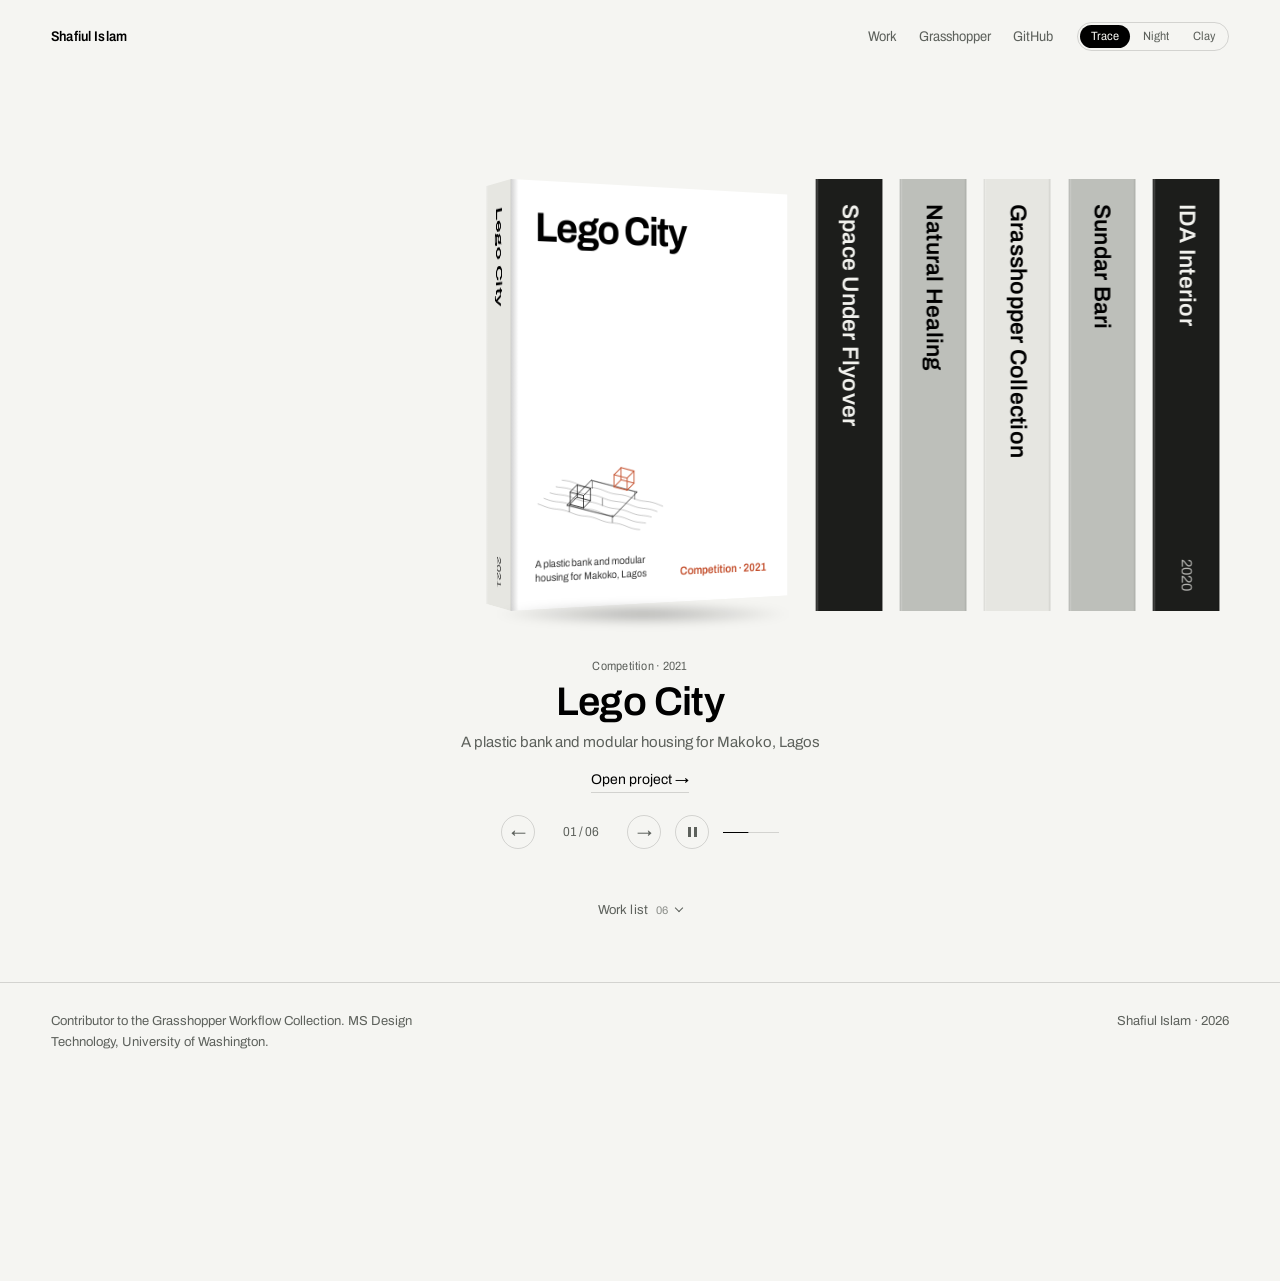
==== index.html @ 47a82fd1 "Paragraph alignment: left, centre, right, justified for text blocks and introduction" ====
<!doctype html>
<html lang="en">
<head>
  <meta charset="utf-8">
  <meta name="viewport" content="width=device-width, initial-scale=1">
  <title>Shafiul Islam</title>
  <meta name="description" content="Architecture, visualization and computational design by Shafiul Islam.">
  <link rel="icon" href="assets/favicon.svg" type="image/svg+xml">
  <link rel="preconnect" href="https://fonts.googleapis.com">
  <link rel="preconnect" href="https://fonts.gstatic.com" crossorigin>
  <script src="themes/themes.js?v=13"></script>
  <link rel="stylesheet" href="assets/site.css?v=13">
</head>
<body class="page-home">
  <header class="top" data-top></header>
  <main>
    <section class="shelf" data-shelf></section>
    <section class="index" id="index" data-index></section>
  </main>
  <footer class="foot" data-foot></footer>
  <script src="assets/core.js?v=13"></script>
  <script src="assets/covers.js?v=13"></script>
  <script src="assets/shelf.js?v=13"></script>
</body>
</html>
---- assets/site.css ----
/* Layout and motion only. Every color and typeface comes from the active
   theme in themes/*.css, so this file never needs to change for a new look. */

:root {
  --gutter: clamp(16px, 4vw, 56px);
  --book-h: clamp(220px, min(48vh, 52vw), 440px);
  --spine-ratio: 0.155;
  --cover-ratio: 0.74;
  --cover-art-w: 0.46;      /* width of the drawing box on a cover, as a share of the cover width */
  --cover-art-scale: 1;      /* size of the drawing inside that box */
  --open-angle: 64;          /* how far the open book turns toward you, degrees */
  --spine-w: calc(var(--book-h) * var(--spine-ratio));
  --cover-w: calc(var(--book-h) * var(--cover-ratio));
  --shelf-gap: calc(var(--book-h) * 0.04);
  --dur: 0.9s;
  --ease: cubic-bezier(0.65, 0, 0.25, 1);
}

* { box-sizing: border-box; }
html { -webkit-text-size-adjust: 100%; }
body {
  margin: 0;
  background: var(--bg);
  color: var(--ink);
  font-family: var(--font-body);
  font-size: 16px;
  line-height: 1.55;
  -webkit-font-smoothing: antialiased;
  min-height: 100vh;
  display: flex;
  flex-direction: column;
}
main { flex: 1; }
a { color: inherit; text-decoration: none; }
a:focus-visible, button:focus-visible, .stage:focus-visible { outline: 2px solid var(--accent); outline-offset: 3px; }
img { max-width: 100%; display: block; }
button { font: inherit; color: inherit; }

/* ---------- header and footer ---------- */
.top {
  display: flex; flex-wrap: wrap; justify-content: flex-end; align-items: center;
  gap: 6px 24px; padding: 22px var(--gutter) 0; font-size: 14px; font-stretch: 90%;
}
.top-name { font-weight: 600; letter-spacing: 0.01em; margin-right: auto; }
.top-nav { display: flex; gap: 22px; color: var(--ink-2); }
.top-nav a:hover, .top-nav a:focus-visible { color: var(--ink); }

.foot {
  display: flex; flex-wrap: wrap; justify-content: space-between; gap: 12px 40px;
  padding: 28px var(--gutter) 28px; margin-top: 56px; border-top: 1px solid var(--rule);
  font-size: 13px; color: var(--ink-2);
}
.foot p { margin: 0; max-width: 60ch; }

.load-error { padding: 80px var(--gutter); color: var(--ink-2); }
.load-error a { text-decoration: underline; }

/* ---------- shelf ---------- */
.shelf { padding: clamp(56px, 12vh, 140px) 0 0; overflow: hidden; }
.stage {
  position: relative; height: calc(var(--book-h) + 60px); padding-top: 20px;
  touch-action: pan-y; user-select: none; -webkit-user-select: none;
}
.track {
  display: flex; align-items: flex-start; gap: var(--shelf-gap);
  height: var(--book-h); width: max-content;
  transition: transform var(--dur) var(--ease);
  will-change: transform;
}
.track.no-anim, .track.no-anim * { transition: none !important; }
.probe { position: absolute; visibility: hidden; width: var(--spine-w); height: var(--book-h); pointer-events: none; }

.book {
  --spine-bg: var(--tone-light-bg); --spine-ink: var(--tone-light-ink);
  position: relative; flex: none; display: block;
  width: var(--spine-w); height: var(--book-h);
  perspective: calc(var(--book-h) * 4.2);
  perspective-origin: 50% 50%;
  transition: width var(--dur) var(--ease), transform 0.35s ease;
  cursor: pointer;
  -webkit-tap-highlight-color: transparent;
}
.book.tone-mid    { --spine-bg: var(--tone-mid-bg);    --spine-ink: var(--tone-mid-ink); }
.book.tone-dark   { --spine-bg: var(--tone-dark-bg);   --spine-ink: var(--tone-dark-ink); }
.book.tone-accent { --spine-bg: var(--tone-accent-bg); --spine-ink: var(--tone-accent-ink); }
.book.is-active { width: var(--open-w, calc(var(--spine-w) * 0.31 + var(--cover-w) * 0.95)); cursor: pointer; }
.book:not(.is-active):hover { transform: translateY(-8px); }

.book-3d {
  position: absolute; left: 0; top: 0; width: var(--spine-w); height: 100%;
  transform-style: preserve-3d; transform-origin: 100% 50%;
  transition: transform var(--dur) var(--ease);
}
.book.is-active .book-3d {
  transform: translateX(var(--open-shift, 0px)) rotateY(calc(var(--open-angle) * -1deg));
}
.face { position: absolute; top: 0; height: 100%; backface-visibility: hidden; -webkit-backface-visibility: hidden; overflow: hidden; }
.spine {
  left: 0; width: 100%;
  background: var(--spine-bg); color: var(--spine-ink);
  display: flex; flex-direction: column; align-items: center; justify-content: space-between;
  padding: calc(var(--spine-w) * 0.38) 0 calc(var(--spine-w) * 0.3);
}
.spine::after { content: ""; position: absolute; inset: 0; background: var(--spine-shade); pointer-events: none; }
.spine-title, .spine-foot {
  writing-mode: vertical-rl; font-family: var(--font-spine); font-weight: var(--spine-weight);
  font-stretch: var(--spine-stretch); text-transform: var(--spine-case);
  white-space: nowrap; overflow: hidden; text-overflow: ellipsis;
  max-height: 78%; line-height: 1;
}
.spine-title { font-size: calc(var(--spine-w) * 0.34); letter-spacing: 0.01em; }
.spine-foot { font-size: calc(var(--spine-w) * 0.22); opacity: 0.7; font-weight: 400; }
.cover {
  left: 100%; width: var(--cover-w);
  transform-origin: 0 50%; transform: rotateY(90deg);
  background: var(--cover-bg);
}
/* soft floor shadow under the open book */
.book::after {
  content: ""; position: absolute; left: 4%; right: 2%; bottom: -14px; height: 22px;
  border-radius: 50%; background: radial-gradient(closest-side, var(--floor-shadow, rgba(0,0,0,.45)), transparent);
  opacity: 0; transition: opacity var(--dur) var(--ease); pointer-events: none; filter: blur(4px);
}
.book.is-active::after { opacity: 1; }
.cover img { width: 100%; height: 100%; object-fit: cover; pointer-events: none; }
.cover::after {
  content: ""; position: absolute; inset: 0; pointer-events: none;
  background: linear-gradient(90deg, rgba(0,0,0,.18), rgba(255,255,255,.08) 2.5%, rgba(0,0,0,0) 6%);
}

/* typographic cover, for entries without an image */
.type-cover {
  position: absolute; inset: 0; display: flex; flex-direction: column;
  padding: calc(var(--cover-w) * 0.09); background: var(--cover-bg); color: var(--cover-ink);
}
.type-cover-title {
  font-family: var(--cover-font, var(--font-body)); font-weight: 700; font-stretch: 100%;
  font-size: calc(var(--cover-w) * 0.13); line-height: 0.92; letter-spacing: -0.035em;
}
.type-cover-note { margin-top: auto; font-size: calc(var(--cover-w) * 0.045); line-height: 1.35; max-width: 85%; }
.type-cover-author { margin-top: 12px; font-size: calc(var(--cover-w) * 0.045); color: var(--cover-accent); font-weight: 600; }

/* drawn cover: title, live line drawing, footer */
.art-cover {
  position: absolute; inset: 0; display: flex; flex-direction: column;
  padding: calc(var(--cover-w) * 0.09) calc(var(--cover-w) * 0.08) calc(var(--cover-w) * 0.07);
  background: var(--cover-bg); color: var(--cover-ink);
}
.ac-title {
  font-family: var(--cover-font, var(--font-body)); font-weight: 700;
  font-size: calc(var(--cover-w) * 0.13); line-height: 0.92; letter-spacing: -0.035em;
}
/* the drawing sits bottom left, sized to the description beneath it */
.ac-canvas {
  display: block; margin-top: auto;
  width: calc(var(--cover-w) * var(--cover-art-w)); height: calc(var(--cover-w) * var(--cover-art-w) * 0.95);
}
.ac-foot {
  display: flex; justify-content: space-between; align-items: flex-end; align-items: last baseline; gap: 10px;
  margin-top: calc(var(--cover-w) * 0.04);
}
.ac-desc {
  flex: 0 1 56%; font-size: calc(var(--cover-w) * 0.033); line-height: 1.35; opacity: 0.8;
  display: -webkit-box; -webkit-line-clamp: 3; -webkit-box-orient: vertical; overflow: hidden;
}
.ac-tag { flex: none; font-size: calc(var(--cover-w) * 0.038); color: var(--cover-accent); font-weight: 600; white-space: nowrap; }

/* caption and controls */
.caption { text-align: center; padding: 6px var(--gutter) 0; min-height: 132px; }
.caption.in { animation: capIn 0.6s var(--ease) both; }
@keyframes capIn { from { opacity: 0; transform: translateY(6px); } to { opacity: 1; transform: none; } }
.cap-meta { font-size: 12px; color: var(--ink-2); font-stretch: 88%; letter-spacing: 0.02em; }
.cap-title {
  display: inline-block; margin-top: 6px;
  font-family: var(--title-font); font-weight: var(--title-weight); font-stretch: var(--title-stretch);
  letter-spacing: var(--title-tracking); font-size: clamp(26px, 3.2vw, 40px); line-height: 1.05;
}
.cap-sub { color: var(--ink-2); margin: 8px auto 0; max-width: 46ch; font-size: 15px; }
.cap-open { display: block; width: max-content; margin: 14px auto 0; font-size: 14px; border-bottom: 1px solid var(--rule); padding-bottom: 2px; }
.cap-open:hover, .cap-title:hover { color: var(--accent); }

.controls {
  display: flex; align-items: center; justify-content: center; gap: 14px;
  margin: 22px auto 0; font-size: 13px; color: var(--ink-2); font-stretch: 88%;
}
.ctl {
  width: 34px; height: 34px; border-radius: 50%; border: 1px solid var(--rule); background: none;
  cursor: pointer; display: inline-grid; place-items: center; font-size: 15px; line-height: 1; padding: 0;
}
.ctl:hover { border-color: currentColor; color: var(--ink); }
.ctl-play::before { content: ""; width: 9px; height: 10px; border-left: 3px solid currentColor; border-right: 3px solid currentColor; box-sizing: border-box; }
.ctl-play.is-paused::before { width: 0; height: 0; border: 0; border-left: 9px solid currentColor; border-top: 5.5px solid transparent; border-bottom: 5.5px solid transparent; margin-left: 3px; }
.count { min-width: 64px; text-align: center; font-variant-numeric: tabular-nums; }
.progress { width: 56px; height: 1px; background: var(--rule); overflow: hidden; }
.progress span { display: block; height: 100%; background: var(--ink); transform-origin: 0 50%; transform: scaleX(0); }

/* ---------- work list ---------- */
.index { padding: clamp(28px, 5vh, 56px) var(--gutter) 0; text-align: center; scroll-margin-bottom: 24px; }
.wl-toggle {
  display: inline-flex; align-items: center; gap: 8px; padding: 6px 4px; background: none; border: 0;
  font-size: 13px; color: var(--ink-2); cursor: pointer; letter-spacing: 0.01em;
}
.wl-toggle:hover, .is-open .wl-toggle { color: var(--ink); }
.wl-count { font-size: 11px; font-variant-numeric: tabular-nums; opacity: 0.7; }
.wl-chev { width: 6px; height: 6px; border-right: 1.2px solid currentColor; border-bottom: 1.2px solid currentColor; transform: translateY(-2px) rotate(45deg); transition: transform 0.3s var(--ease); }
.is-open .wl-chev { transform: translateY(1px) rotate(-135deg); }
.wl-panel { display: grid; grid-template-rows: 0fr; transition: grid-template-rows 0.45s var(--ease), opacity 0.3s; opacity: 0; }
.is-open .wl-panel { grid-template-rows: 1fr; opacity: 1; }
.wl-inner { overflow: hidden; }
.wl-list { list-style: none; margin: 10px auto 0; padding: 0; max-width: 560px; text-align: left; border-top: 1px solid var(--rule); }
.wl-list a {
  display: grid; grid-template-columns: 28px 1fr auto 40px; gap: 12px; align-items: baseline;
  padding: 9px 2px; border-bottom: 1px solid var(--rule); font-size: 13px; transition: color 0.2s;
}
.wl-list a:hover, .wl-list a:focus-visible { color: var(--accent); }
.wl-n, .wl-c, .wl-y { font-size: 11px; color: var(--ink-2); font-variant-numeric: tabular-nums; }
.wl-t { font-weight: 500; }
.wl-y { text-align: right; }

/* ---------- project page ---------- */
.project { padding: 0 var(--gutter); max-width: 1680px; margin: 0 auto; width: 100%; }
.p-head { padding: clamp(40px, 8vh, 96px) 0 28px; }
.p-back { font-size: 14px; color: var(--ink-2); }
.p-back:hover { color: var(--ink); }
.p-kicker { margin-top: clamp(28px, 6vh, 64px); font-size: 13px; color: var(--ink-2); font-stretch: 88%; }
.p-title {
  margin: 8px 0 0; font-family: var(--title-font); font-weight: var(--title-weight);
  font-stretch: var(--title-stretch); letter-spacing: var(--title-tracking);
  font-size: clamp(44px, 8vw, 120px); line-height: 0.95;
}
.p-sub { margin: 18px 0 0; font-size: clamp(17px, 1.6vw, 22px); color: var(--ink-2); max-width: 40ch; line-height: 1.35; }
.p-lede {
  display: grid; grid-template-columns: minmax(0, 1.5fr) minmax(0, 1fr); gap: clamp(28px, 6vw, 96px);
  padding: 36px 0 clamp(48px, 8vh, 96px); border-top: 1px solid var(--rule);
}
.prose { font-size: 17px; line-height: 1.6; max-width: 62ch; }
.prose p { margin: 0 0 1em; }
.prose p:last-child { margin-bottom: 0; }
.prose a { text-decoration: underline; text-decoration-color: var(--rule); text-underline-offset: 3px; }
.p-intro { font-size: clamp(17px, 1.35vw, 20px); }
.p-meta { margin: 0; display: grid; gap: 14px; align-content: start; font-size: 14px; }
.p-meta div { display: grid; grid-template-columns: 112px 1fr; gap: 12px; padding-bottom: 14px; border-bottom: 1px solid var(--rule); }
.p-meta dt { color: var(--ink-2); font-stretch: 88%; }
.p-meta dd { margin: 0; }
@media (max-width: 860px) { .p-lede { grid-template-columns: 1fr; } }

/* Blocks on a 12 column grid. Widths are fixed options (see project.js), and
   the page adapts by itself: half screen and tablet widen narrow blocks,
   phones stack everything. */
.p-blocks { container: blocks / inline-size; }
.p-row {
  display: grid; grid-template-columns: repeat(12, minmax(0, 1fr));
  column-gap: clamp(16px, 2.4vw, 40px); row-gap: clamp(28px, 5vh, 56px); align-items: start;
  margin-top: var(--space, clamp(40px, 7vh, 88px));
}
.p-row:first-child { margin-top: 0; }
.p-cell { grid-column: var(--cs, auto) / span var(--sp, 12); align-self: var(--va, start); min-width: 0; container-type: inline-size; }
.p-cell > .w-wide, .p-cell > .w-text { width: 100%; }
@container blocks (max-width: 1000px) {
  .p-cell { grid-column: var(--cs-m, auto) / span var(--sp-m, 12); }
}
@container blocks (max-width: 620px) {
  .p-cell { grid-column: 1 / -1; }
  .p-row { row-gap: 28px; margin-top: min(var(--space, 48px), 56px); }
  .p-row:first-child { margin-top: 0; }
}
.p-blocks figure { margin: 0; }
.p-blocks figcaption, .blk-caption { margin: 10px 0 0; font-size: 13px; color: var(--ink-2); }
.w-full { width: 100%; }
.w-wide { width: min(100%, 1200px); }
.w-text { width: min(100%, 760px); }
.zoom { display: block; cursor: zoom-in; }
.blk-image img, .blk-gallery img { width: 100%; height: auto; background: var(--rule); }
.blk-gallery { display: grid; grid-template-columns: repeat(var(--cols), minmax(0, 1fr)); gap: clamp(12px, 2vw, 28px); }
@media (max-width: 640px) { .blk-gallery { grid-template-columns: 1fr; } }
.blk-text, .blk-links { display: grid; grid-template-columns: minmax(0, 1fr) minmax(0, 2fr); gap: clamp(20px, 5vw, 80px); }
.blk-text h2, .blk-links h2 {
  margin: 0; font-family: var(--title-font); font-weight: var(--title-weight); font-stretch: var(--title-stretch);
  letter-spacing: var(--title-tracking); font-size: clamp(24px, 2.4vw, 34px); line-height: 1.1;
}
.blk-links ul { list-style: none; margin: 0; padding: 0; border-top: 1px solid var(--rule); }
.blk-links li a { display: block; padding: 12px 0; border-bottom: 1px solid var(--rule); }
.blk-links li a:hover { color: var(--accent); }
/* heading beside the text only when the block is wide enough */
@container (max-width: 640px) { .blk-text, .blk-links { grid-template-columns: 1fr; } }
.blk-text.is-stacked { grid-template-columns: 1fr; gap: 14px; }
/* text sizes: fixed steps that scale gently with the screen, so small stays readable on phones and large never overflows */
.blk-text.size-xsmall .prose { font-size: 13px; line-height: 1.55; }
.blk-text.size-small .prose { font-size: 15px; line-height: 1.55; }
.blk-text.size-large .prose { font-size: clamp(19px, 1.7vw, 24px); line-height: 1.5; }
.blk-text.size-xlarge .prose { font-size: clamp(22px, 2.5vw, 34px); line-height: 1.35; letter-spacing: -0.01em; max-width: 40ch; }
/* paragraph alignment */
.blk-text.align-center { text-align: center; justify-items: center; }
.blk-text.align-center .prose { margin: 0 auto; }
.blk-text.align-right .prose, .p-lede.align-right .p-intro { text-align: right; margin-left: auto; }
.blk-text.align-right.is-stacked { justify-items: end; text-align: right; }
.blk-text.align-justify .prose, .p-lede.align-justify .p-intro { text-align: justify; hyphens: auto; -webkit-hyphens: auto; }
.p-lede.align-center .p-intro { text-align: center; margin-left: auto; margin-right: auto; }
/* justified text in a narrow column leaves gaps between words, so it falls back to left */
@container (max-width: 420px) { .blk-text.align-justify .prose { text-align: left; } }
@media (max-width: 480px) { .p-lede.align-justify .p-intro { text-align: left; } }

/* project header options */
.p-head.is-center { text-align: center; }
.p-head.is-center .p-sub { margin-left: auto; margin-right: auto; }
.p-lede.facts-below { grid-template-columns: minmax(0, 1fr); }
.p-lede.facts-below .p-meta { grid-template-columns: repeat(auto-fill, minmax(min(220px, 100%), 1fr)); gap: 0 28px; max-width: 980px; }
.p-lede.intro-xsmall .p-intro { font-size: 14px; }
.p-lede.intro-small .p-intro { font-size: 16px; }
.p-lede.intro-large .p-intro { font-size: clamp(20px, 1.8vw, 26px); line-height: 1.45; max-width: 46ch; }
.p-lede.intro-xlarge .p-intro { font-size: clamp(24px, 2.6vw, 36px); line-height: 1.35; letter-spacing: -0.01em; max-width: 38ch; }

/* in the layout editor's preview */
.is-preview [data-block] { cursor: pointer; outline: 1px dashed transparent; outline-offset: 6px; transition: outline-color 0.15s; }
.is-preview [data-block]:hover { outline-color: var(--accent); }
.is-preview [data-block].is-selected { outline: 2px solid var(--accent); }
.blk-quote { margin: 0 auto; max-width: 30ch; text-align: center; }
.blk-quote p { font-family: var(--title-font); font-size: clamp(26px, 3vw, 40px); line-height: 1.2; margin: 0; }
.blk-quote cite { display: block; margin-top: 14px; font-style: normal; font-size: 14px; color: var(--ink-2); }
.blk-video video { width: 100%; display: block; background: #000; }
.frame { position: relative; width: 100%; background: var(--rule); }
.frame iframe { position: absolute; inset: 0; width: 100%; height: 100%; border: 0; }
.blk-spacer { height: 1px; }

.p-next {
  display: grid; grid-template-columns: 1fr 1fr; gap: 24px;
  margin-top: clamp(72px, 12vh, 140px); border-top: 1px solid var(--rule);
}
.pager { display: block; padding: 28px 0 8px; }
.pager-next { text-align: right; }
.pager-label { display: block; font-size: 13px; color: var(--ink-2); }
.pager-title {
  display: block; margin-top: 6px; font-family: var(--title-font); font-weight: var(--title-weight);
  font-stretch: var(--title-stretch); letter-spacing: var(--title-tracking); font-size: clamp(22px, 3vw, 40px); line-height: 1.1;
}
.pager:hover .pager-title { color: var(--accent); }

/* in-site view of an external website */
.is-embed .foot { display: none; }
.p-head-embed { display: flex; flex-wrap: wrap; align-items: baseline; gap: 10px 28px; padding: 18px 0; }
.p-title-sm { font-size: 22px; margin: 0; }
.p-out { margin-left: auto; font-size: 14px; color: var(--ink-2); }
.embed-full { display: block; width: 100%; height: calc(100vh - 120px); border: 1px solid var(--rule); background: #fff; }

/* lightbox */
.lightbox { position: fixed; inset: 0; z-index: 50; background: #0a0a0a; color: #f2f2ee; }
.lightbox[hidden] { display: none; }
.lb-open { overflow: hidden; }
.lb-scroll { position: absolute; inset: 0; overflow: auto; display: grid; place-items: center; padding: 56px 64px; }
.lb-scroll img { max-width: 100%; max-height: calc(100vh - 112px); width: auto; height: auto; cursor: zoom-in; }
.lightbox.is-full .lb-scroll { display: block; padding: 0; }
.lightbox.is-full .lb-scroll img { max-width: none; max-height: none; cursor: zoom-out; }
.lb-btn {
  position: absolute; width: 44px; height: 44px; border-radius: 50%; border: 1px solid rgba(255,255,255,.3);
  background: rgba(0,0,0,.4); color: #fff; cursor: pointer; font-size: 18px; display: grid; place-items: center; padding: 0;
}
.lb-btn:hover { border-color: #fff; }
.lb-close { top: 14px; right: 14px; font-size: 24px; }
.lb-prev { left: 14px; top: 50%; transform: translateY(-50%); }
.lb-next { right: 14px; top: 50%; transform: translateY(-50%); }
.lb-btn[hidden] { display: none; }
.lb-hint { position: absolute; bottom: 14px; left: 0; right: 0; text-align: center; font-size: 12px; opacity: 0.6; pointer-events: none; }
.lightbox.is-full .lb-hint { display: none; }

/* theme switch in the header */
.theme-switch { display: flex; gap: 2px; padding: 2px; border: 1px solid var(--rule); border-radius: 999px; font-size: 12px; }
.theme-switch button {
  background: none; border: 0; border-radius: 999px; padding: 3px 11px; cursor: pointer;
  color: var(--ink-2); line-height: 1.4; font-stretch: 90%;
}
.theme-switch button:hover { color: var(--ink); }
.theme-switch button[aria-pressed="true"] { background: var(--ink); color: var(--bg); }

.visually-hidden { position: absolute; width: 1px; height: 1px; overflow: hidden; clip: rect(0 0 0 0); white-space: nowrap; }

/* phones */
@media (max-width: 600px) {
  :root { --book-h: clamp(200px, 56vw, 300px); --spine-ratio: 0.17; }
  .top-nav { gap: 16px; }
  .caption { min-height: 150px; }
  .lb-scroll { padding: 56px 8px; }
}
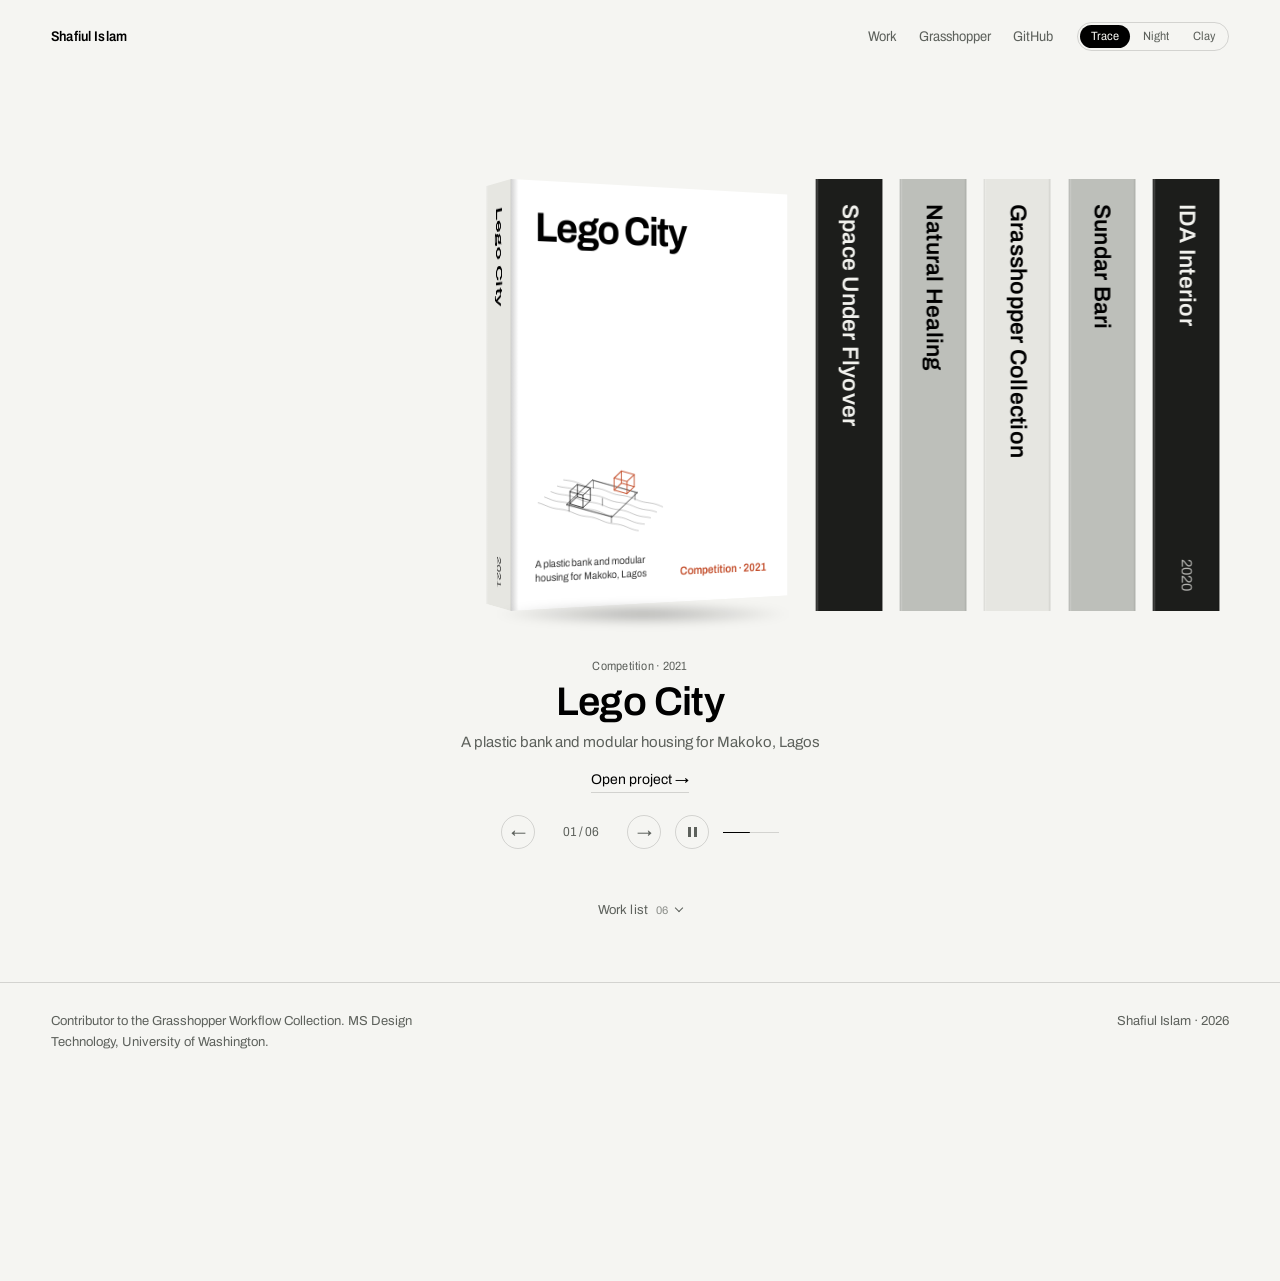
==== commit d96c0a4e: "Cover animation editor: size, position, speed, and thickness and opacity per ink - covers.html: defa" ====
--- a/index.html
+++ b/index.html
@@ -8,8 +8,8 @@
   <link rel="icon" href="assets/favicon.svg" type="image/svg+xml">
   <link rel="preconnect" href="https://fonts.googleapis.com">
   <link rel="preconnect" href="https://fonts.gstatic.com" crossorigin>
-  <script src="themes/themes.js?v=13"></script>
-  <link rel="stylesheet" href="assets/site.css?v=13">
+  <script src="themes/themes.js?v=14"></script>
+  <link rel="stylesheet" href="assets/site.css?v=14">
 </head>
 <body class="page-home">
   <header class="top" data-top></header>
@@ -18,8 +18,8 @@
     <section class="index" id="index" data-index></section>
   </main>
   <footer class="foot" data-foot></footer>
-  <script src="assets/core.js?v=13"></script>
-  <script src="assets/covers.js?v=13"></script>
-  <script src="assets/shelf.js?v=13"></script>
+  <script src="assets/core.js?v=14"></script>
+  <script src="assets/covers.js?v=14"></script>
+  <script src="assets/shelf.js?v=14"></script>
 </body>
 </html>
--- a/assets/site.css
+++ b/assets/site.css
@@ -152,8 +152,11 @@
 }
 /* the drawing sits bottom left, sized to the description beneath it */
 .ac-canvas {
-  display: block; margin-top: auto;
-  width: calc(var(--cover-w) * var(--cover-art-w)); height: calc(var(--cover-w) * var(--cover-art-w) * 0.95);
+  display: block; margin-top: auto; flex: none;
+  /* size and offset come from the cover animation editor; the cover clips anything outside */
+  width: min(100%, calc(var(--cover-w) * var(--cover-art-w) * var(--art-size, 1)));
+  height: min(calc(var(--cover-w) * var(--cover-art-w) * var(--art-size, 1) * 0.95), calc(var(--cover-w) * 0.8));
+  transform: translate(calc(var(--cover-w) * var(--art-x, 0) / 100), calc(var(--cover-w) * var(--art-y, 0) / 100));
 }
 .ac-foot {
   display: flex; justify-content: space-between; align-items: flex-end; align-items: last baseline; gap: 10px;
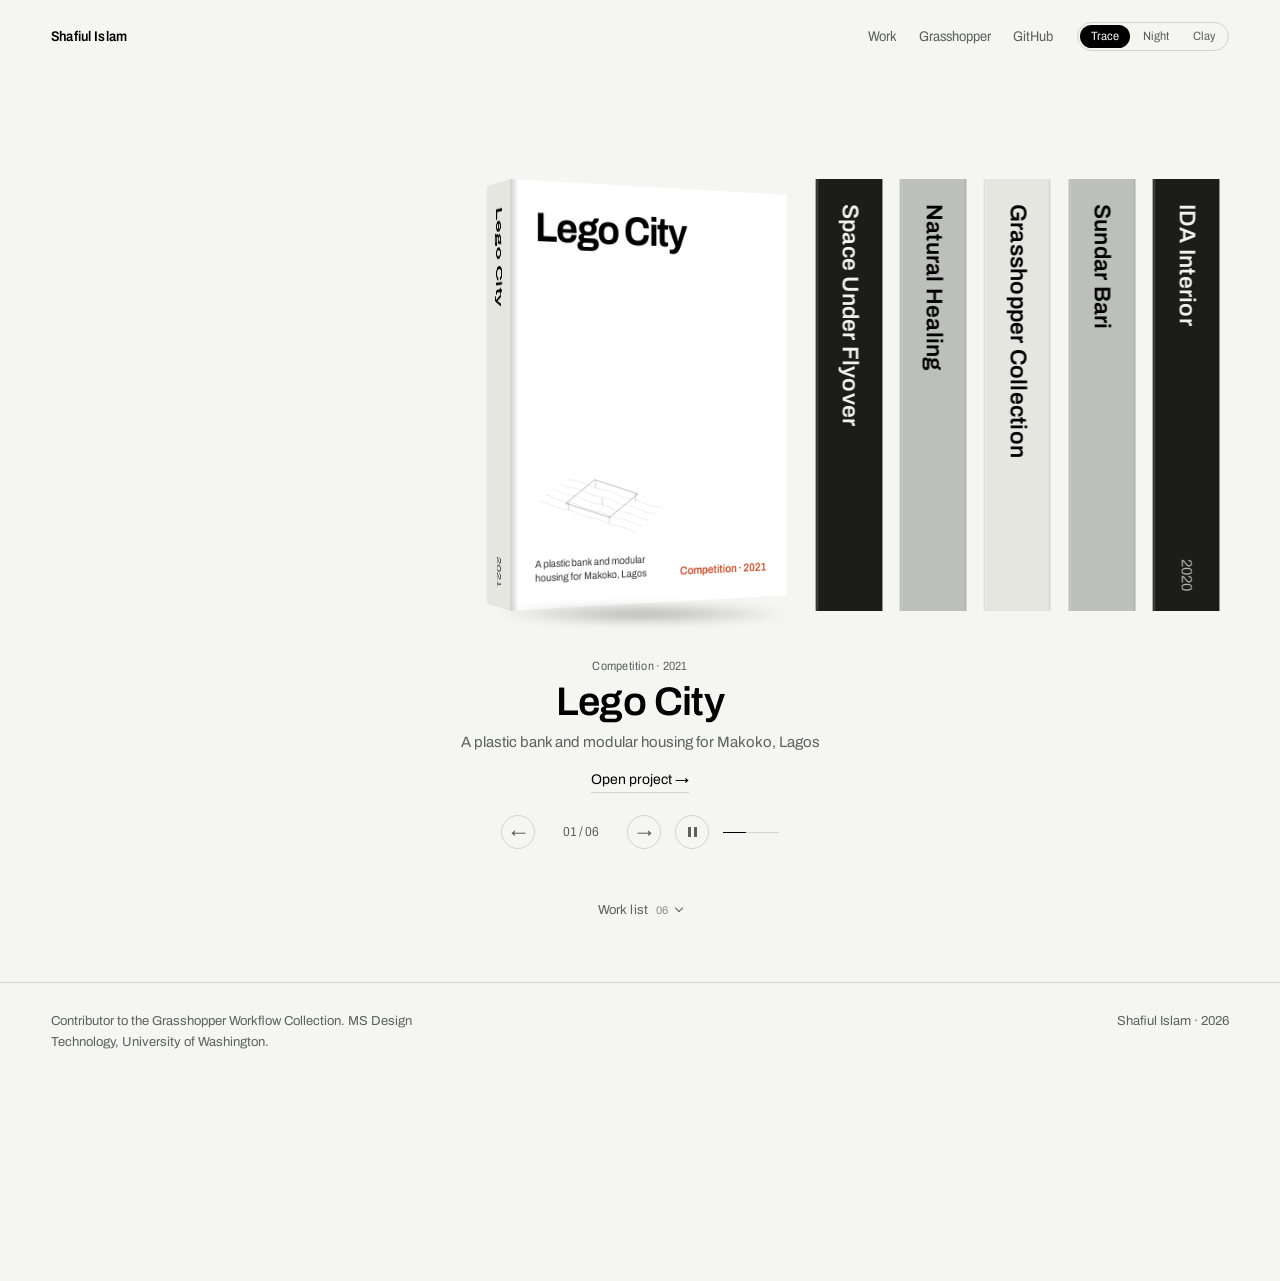
==== commit 463ae570: "Book effect editor: sliders from a flat block to a full book - book.html: master Block to Book slide" ====
--- a/index.html
+++ b/index.html
@@ -8,8 +8,8 @@
   <link rel="icon" href="assets/favicon.svg" type="image/svg+xml">
   <link rel="preconnect" href="https://fonts.googleapis.com">
   <link rel="preconnect" href="https://fonts.gstatic.com" crossorigin>
-  <script src="themes/themes.js?v=14"></script>
-  <link rel="stylesheet" href="assets/site.css?v=14">
+  <script src="themes/themes.js?v=15"></script>
+  <link rel="stylesheet" href="assets/site.css?v=15">
 </head>
 <body class="page-home">
   <header class="top" data-top></header>
@@ -18,8 +18,8 @@
     <section class="index" id="index" data-index></section>
   </main>
   <footer class="foot" data-foot></footer>
-  <script src="assets/core.js?v=14"></script>
-  <script src="assets/covers.js?v=14"></script>
-  <script src="assets/shelf.js?v=14"></script>
+  <script src="assets/core.js?v=15"></script>
+  <script src="assets/covers.js?v=15"></script>
+  <script src="assets/shelf.js?v=15"></script>
 </body>
 </html>
--- a/assets/site.css
+++ b/assets/site.css
@@ -57,6 +57,13 @@
 
 /* ---------- shelf ---------- */
 .shelf { padding: clamp(56px, 12vh, 140px) 0 0; overflow: hidden; }
+/* Book effect. Every value below can be changed with the book effect editor
+   (book.html), which writes site.json "book"; shelf.js sets them on .shelf. */
+.shelf {
+  --spine-w: calc(var(--book-h) * var(--spine-ratio) * var(--spine-k, 1));
+  --cover-w: calc(var(--book-h) * var(--cover-ratio));
+  --shelf-gap: calc(var(--book-h) * var(--gap-k, 0.04));
+}
 .stage {
   position: relative; height: calc(var(--book-h) + 60px); padding-top: 20px;
   touch-action: pan-y; user-select: none; -webkit-user-select: none;
@@ -74,7 +81,7 @@
   --spine-bg: var(--tone-light-bg); --spine-ink: var(--tone-light-ink);
   position: relative; flex: none; display: block;
   width: var(--spine-w); height: var(--book-h);
-  perspective: calc(var(--book-h) * 4.2);
+  perspective: calc(var(--book-h) * var(--persp-k, 4.2));
   perspective-origin: 50% 50%;
   transition: width var(--dur) var(--ease), transform 0.35s ease;
   cursor: pointer;
@@ -84,7 +91,7 @@
 .book.tone-dark   { --spine-bg: var(--tone-dark-bg);   --spine-ink: var(--tone-dark-ink); }
 .book.tone-accent { --spine-bg: var(--tone-accent-bg); --spine-ink: var(--tone-accent-ink); }
 .book.is-active { width: var(--open-w, calc(var(--spine-w) * 0.31 + var(--cover-w) * 0.95)); cursor: pointer; }
-.book:not(.is-active):hover { transform: translateY(-8px); }
+.book:not(.is-active):hover { transform: translateY(calc(var(--lift, 8) * -1px)); }
 
 .book-3d {
   position: absolute; left: 0; top: 0; width: var(--spine-w); height: 100%;
@@ -101,7 +108,13 @@
   display: flex; flex-direction: column; align-items: center; justify-content: space-between;
   padding: calc(var(--spine-w) * 0.38) 0 calc(var(--spine-w) * 0.3);
 }
-.spine::after { content: ""; position: absolute; inset: 0; background: var(--spine-shade); pointer-events: none; }
+.spine { border-radius: calc(var(--radius, 0) * 1px) 0 0 calc(var(--radius, 0) * 1px); }
+.spine::after { content: ""; position: absolute; inset: 0; background: var(--spine-shade); pointer-events: none; opacity: var(--edge, 1); }
+/* rounded spine: a cylinder of light across the spine */
+.spine::before {
+  content: ""; position: absolute; inset: 0; pointer-events: none; opacity: var(--curve, 0);
+  background: linear-gradient(90deg, rgba(0,0,0,.38), rgba(255,255,255,.22) 28%, rgba(255,255,255,0) 52%, rgba(0,0,0,.08) 78%, rgba(0,0,0,.34));
+}
 .spine-title, .spine-foot {
   writing-mode: vertical-rl; font-family: var(--font-spine); font-weight: var(--spine-weight);
   font-stretch: var(--spine-stretch); text-transform: var(--spine-case);
@@ -114,6 +127,7 @@
   left: 100%; width: var(--cover-w);
   transform-origin: 0 50%; transform: rotateY(90deg);
   background: var(--cover-bg);
+  border-radius: 0 calc(var(--radius, 0) * 1px) calc(var(--radius, 0) * 1px) 0;
 }
 /* soft floor shadow under the open book */
 .book::after {
@@ -121,10 +135,10 @@
   border-radius: 50%; background: radial-gradient(closest-side, var(--floor-shadow, rgba(0,0,0,.45)), transparent);
   opacity: 0; transition: opacity var(--dur) var(--ease); pointer-events: none; filter: blur(4px);
 }
-.book.is-active::after { opacity: 1; }
+.book.is-active::after { opacity: var(--shadow, 1); }
 .cover img { width: 100%; height: 100%; object-fit: cover; pointer-events: none; }
 .cover::after {
-  content: ""; position: absolute; inset: 0; pointer-events: none;
+  content: ""; position: absolute; inset: 0; pointer-events: none; opacity: var(--crease, 1);
   background: linear-gradient(90deg, rgba(0,0,0,.18), rgba(255,255,255,.08) 2.5%, rgba(0,0,0,0) 6%);
 }
 
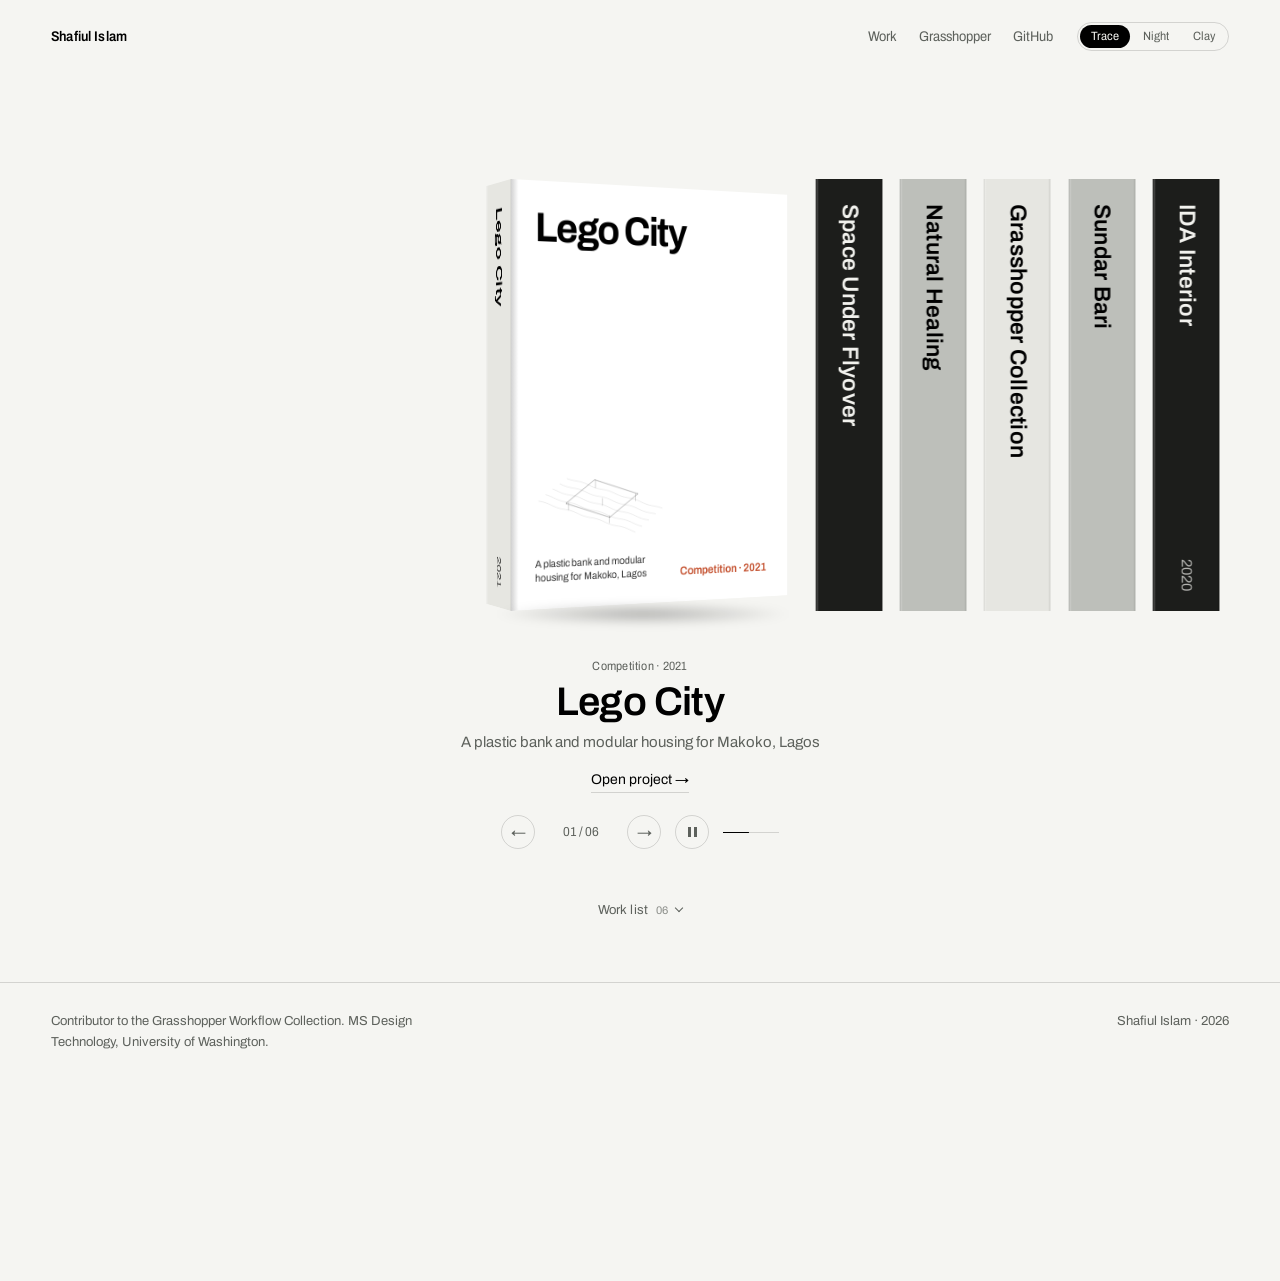
==== commit 466f0657: "Publish to GitHub from every tool; weekly site health check - assets/github.js: connect with a fine-" ====
--- a/index.html
+++ b/index.html
@@ -8,8 +8,8 @@
   <link rel="icon" href="assets/favicon.svg" type="image/svg+xml">
   <link rel="preconnect" href="https://fonts.googleapis.com">
   <link rel="preconnect" href="https://fonts.gstatic.com" crossorigin>
-  <script src="themes/themes.js?v=15"></script>
-  <link rel="stylesheet" href="assets/site.css?v=15">
+  <script src="themes/themes.js?v=17"></script>
+  <link rel="stylesheet" href="assets/site.css?v=17">
 </head>
 <body class="page-home">
   <header class="top" data-top></header>
@@ -18,8 +18,8 @@
     <section class="index" id="index" data-index></section>
   </main>
   <footer class="foot" data-foot></footer>
-  <script src="assets/core.js?v=15"></script>
-  <script src="assets/covers.js?v=15"></script>
-  <script src="assets/shelf.js?v=15"></script>
+  <script src="assets/core.js?v=17"></script>
+  <script src="assets/covers.js?v=17"></script>
+  <script src="assets/shelf.js?v=17"></script>
 </body>
 </html>
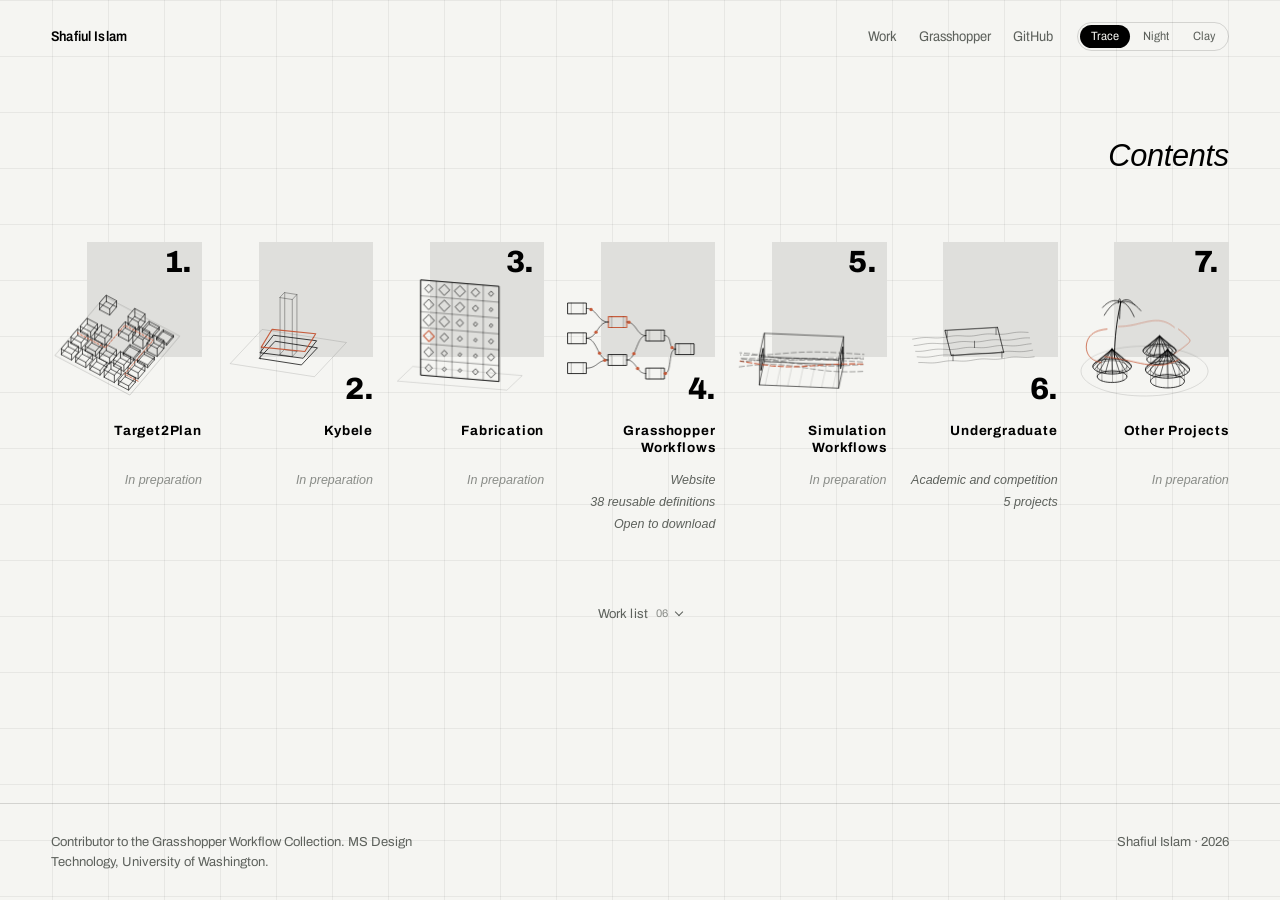
==== commit 3815a60a: "Contents cards front page, switchable in one click with the bookshelf New home page layout after a c" ====
--- a/index.html
+++ b/index.html
@@ -8,18 +8,20 @@
   <link rel="icon" href="assets/favicon.svg" type="image/svg+xml">
   <link rel="preconnect" href="https://fonts.googleapis.com">
   <link rel="preconnect" href="https://fonts.gstatic.com" crossorigin>
-  <script src="themes/themes.js?v=17"></script>
-  <link rel="stylesheet" href="assets/site.css?v=17">
+  <script src="themes/themes.js?v=18"></script>
+  <link rel="stylesheet" href="assets/site.css?v=18">
 </head>
 <body class="page-home">
   <header class="top" data-top></header>
   <main>
     <section class="shelf" data-shelf></section>
+    <section class="contents" data-contents hidden></section>
     <section class="index" id="index" data-index></section>
   </main>
   <footer class="foot" data-foot></footer>
-  <script src="assets/core.js?v=17"></script>
-  <script src="assets/covers.js?v=17"></script>
-  <script src="assets/shelf.js?v=17"></script>
+  <script src="assets/core.js?v=18"></script>
+  <script src="assets/covers.js?v=18"></script>
+  <script src="assets/contents.js?v=18"></script>
+  <script src="assets/shelf.js?v=18"></script>
 </body>
 </html>
--- a/assets/site.css
+++ b/assets/site.css
@@ -397,3 +397,44 @@
   .caption { min-height: 150px; }
   .lb-scroll { padding: 56px 8px; }
 }
+
+/* ---------- front page, contents layout (assets/contents.js) ---------- */
+/* --card-block: the block behind each drawing; themes may set it, otherwise a light grey from the theme ink */
+.contents { padding: clamp(40px, 9vh, 110px) var(--gutter) 0; }
+/* the faint drafting grid covers the whole page in this layout */
+body.front-contents {
+  --ct-grid: color-mix(in srgb, var(--ink) 6%, transparent);
+  background-image: linear-gradient(var(--ct-grid) 1px, transparent 1px), linear-gradient(90deg, var(--ct-grid) 1px, transparent 1px);
+  background-size: 56px 56px; background-position: center top;
+}
+.contents[hidden] { display: none; }
+.ct-wrap { max-width: 1560px; margin: 0 auto; }
+.ct-head { margin: 0 0 clamp(32px, 7vh, 80px); text-align: right; font-weight: 500; font-style: italic; font-size: clamp(22px, 2.4vw, 34px); letter-spacing: -0.01em; }
+.ct-back { display: inline-block; font-size: 13px; color: var(--ink-2); margin-bottom: 8px; }
+.ct-back:hover { color: var(--accent); }
+.ct-back + .ct-head { margin-top: -28px; }
+.ct-grid { display: grid; grid-template-columns: repeat(7, minmax(0, 1fr)); gap: clamp(28px, 4vh, 48px) clamp(14px, 1.6vw, 28px); }
+.ct-grid:has(> :nth-child(5):last-child), .ct-grid:has(> :nth-child(4):last-child) { grid-template-columns: repeat(auto-fit, minmax(0, 220px)); justify-content: end; }
+@media (max-width: 1180px) { .ct-grid { grid-template-columns: repeat(4, minmax(0, 1fr)); } }
+@media (max-width: 760px) { .ct-grid { grid-template-columns: repeat(2, minmax(0, 1fr)); } }
+
+.ct-card { display: flex; flex-direction: column; color: inherit; text-decoration: none; min-width: 0; }
+.ct-fig { position: relative; display: block; aspect-ratio: 1 / 1.08; margin-bottom: 18px; }
+.ct-block {
+  position: absolute; right: 0; top: 0; width: 76%; aspect-ratio: 1; background: var(--card-block, color-mix(in srgb, var(--ink) 9%, var(--bg)));
+  transition: transform 0.35s ease, background-color 0.35s ease;
+}
+.ct-num { position: absolute; right: 7%; top: 3%; font-weight: 800; font-size: clamp(22px, 2.4vw, 38px); line-height: 1; letter-spacing: -0.02em; }
+.ct-card.is-even .ct-num { top: auto; bottom: 0; right: 0; }
+/* drawn in the page ink (the shelf covers use the cover ink, which is dark in every theme) */
+.ct-canvas { position: absolute; left: 0; bottom: 4%; width: 88%; height: 80%; --cover-art-scale: 1; --cover-ink: var(--ink); }
+.ct-card.is-even .ct-canvas { bottom: 14%; }
+.ct-title { display: block; text-align: right; font-weight: 700; letter-spacing: 0.06em; font-size: clamp(13px, 1.05vw, 16px); line-height: 1.25; min-height: 2.5em; }
+.ct-lines { display: flex; flex-direction: column; align-items: flex-end; gap: 3px; margin-top: 14px; font-style: italic; font-size: 12.5px; color: var(--ink-2); text-align: right; }
+a.ct-card:hover .ct-block, a.ct-card:focus-visible .ct-block { transform: translate(4px, -4px); background: color-mix(in srgb, var(--ink) 14%, var(--bg)); }
+a.ct-card:hover .ct-title, a.ct-card:focus-visible .ct-title { color: var(--accent); }
+a.ct-card:focus-visible { outline: 2px solid var(--accent); outline-offset: 6px; }
+.ct-card.is-soon { cursor: default; }
+.ct-card.is-soon .ct-lines { opacity: 0.7; }
+.front-contents .index { padding-top: clamp(40px, 7vh, 72px); }
+@media (prefers-reduced-motion: reduce) { .ct-block { transition: none; } }
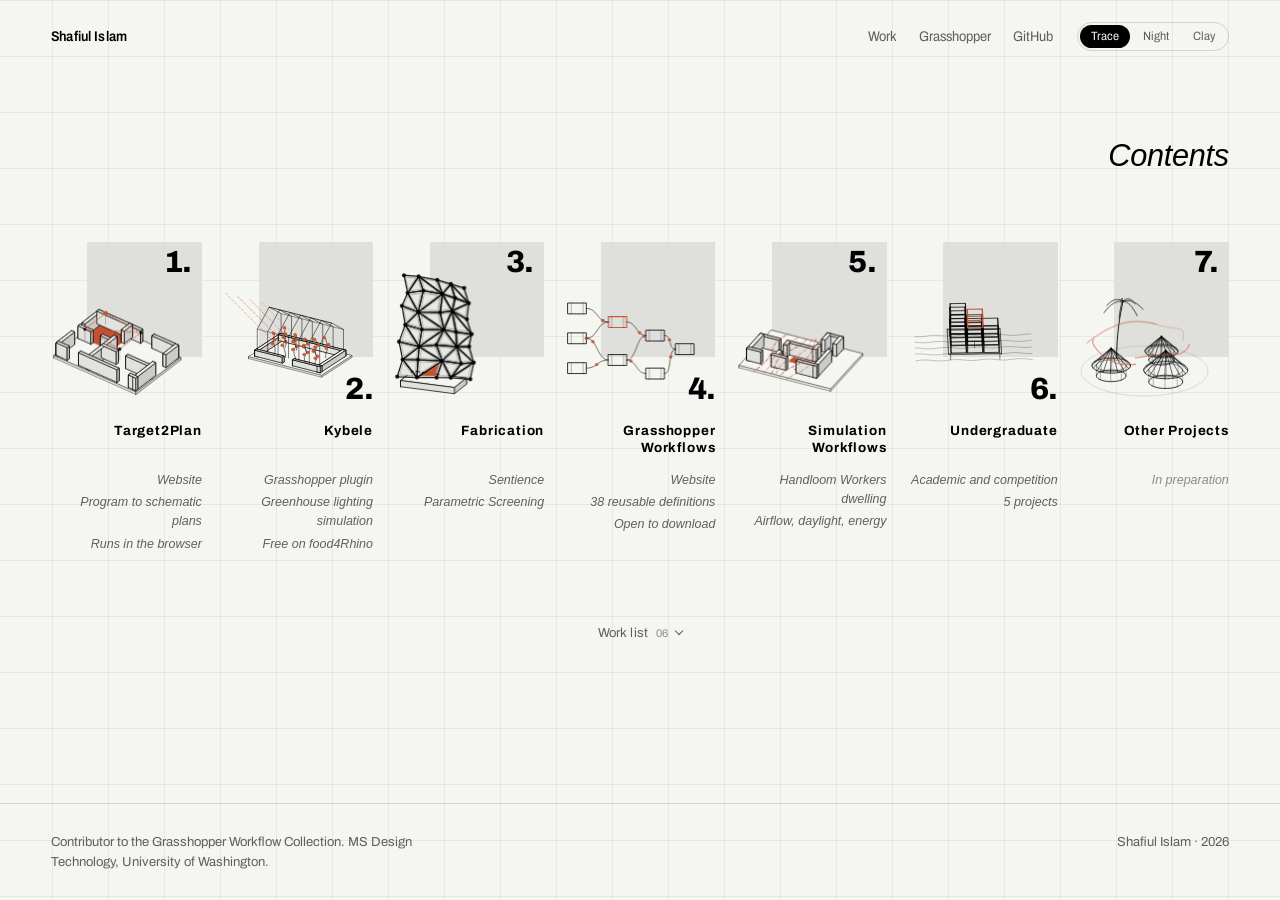
==== commit b97163aa: "Thick wall axonometric drawings and links for the contents cards Solid faces in the drawing engine (" ====
--- a/index.html
+++ b/index.html
@@ -8,8 +8,8 @@
   <link rel="icon" href="assets/favicon.svg" type="image/svg+xml">
   <link rel="preconnect" href="https://fonts.googleapis.com">
   <link rel="preconnect" href="https://fonts.gstatic.com" crossorigin>
-  <script src="themes/themes.js?v=18"></script>
-  <link rel="stylesheet" href="assets/site.css?v=18">
+  <script src="themes/themes.js?v=19"></script>
+  <link rel="stylesheet" href="assets/site.css?v=19">
 </head>
 <body class="page-home">
   <header class="top" data-top></header>
@@ -19,9 +19,9 @@
     <section class="index" id="index" data-index></section>
   </main>
   <footer class="foot" data-foot></footer>
-  <script src="assets/core.js?v=18"></script>
-  <script src="assets/covers.js?v=18"></script>
-  <script src="assets/contents.js?v=18"></script>
-  <script src="assets/shelf.js?v=18"></script>
+  <script src="assets/core.js?v=19"></script>
+  <script src="assets/covers.js?v=19"></script>
+  <script src="assets/contents.js?v=19"></script>
+  <script src="assets/shelf.js?v=19"></script>
 </body>
 </html>
--- a/assets/site.css
+++ b/assets/site.css
@@ -427,7 +427,7 @@
 .ct-num { position: absolute; right: 7%; top: 3%; font-weight: 800; font-size: clamp(22px, 2.4vw, 38px); line-height: 1; letter-spacing: -0.02em; }
 .ct-card.is-even .ct-num { top: auto; bottom: 0; right: 0; }
 /* drawn in the page ink (the shelf covers use the cover ink, which is dark in every theme) */
-.ct-canvas { position: absolute; left: 0; bottom: 4%; width: 88%; height: 80%; --cover-art-scale: 1; --cover-ink: var(--ink); }
+.ct-canvas { position: absolute; left: 0; bottom: 4%; width: 88%; height: 80%; --cover-art-scale: 1; --cover-ink: var(--ink); --cover-paper: var(--bg); }
 .ct-card.is-even .ct-canvas { bottom: 14%; }
 .ct-title { display: block; text-align: right; font-weight: 700; letter-spacing: 0.06em; font-size: clamp(13px, 1.05vw, 16px); line-height: 1.25; min-height: 2.5em; }
 .ct-lines { display: flex; flex-direction: column; align-items: flex-end; gap: 3px; margin-top: 14px; font-style: italic; font-size: 12.5px; color: var(--ink-2); text-align: right; }
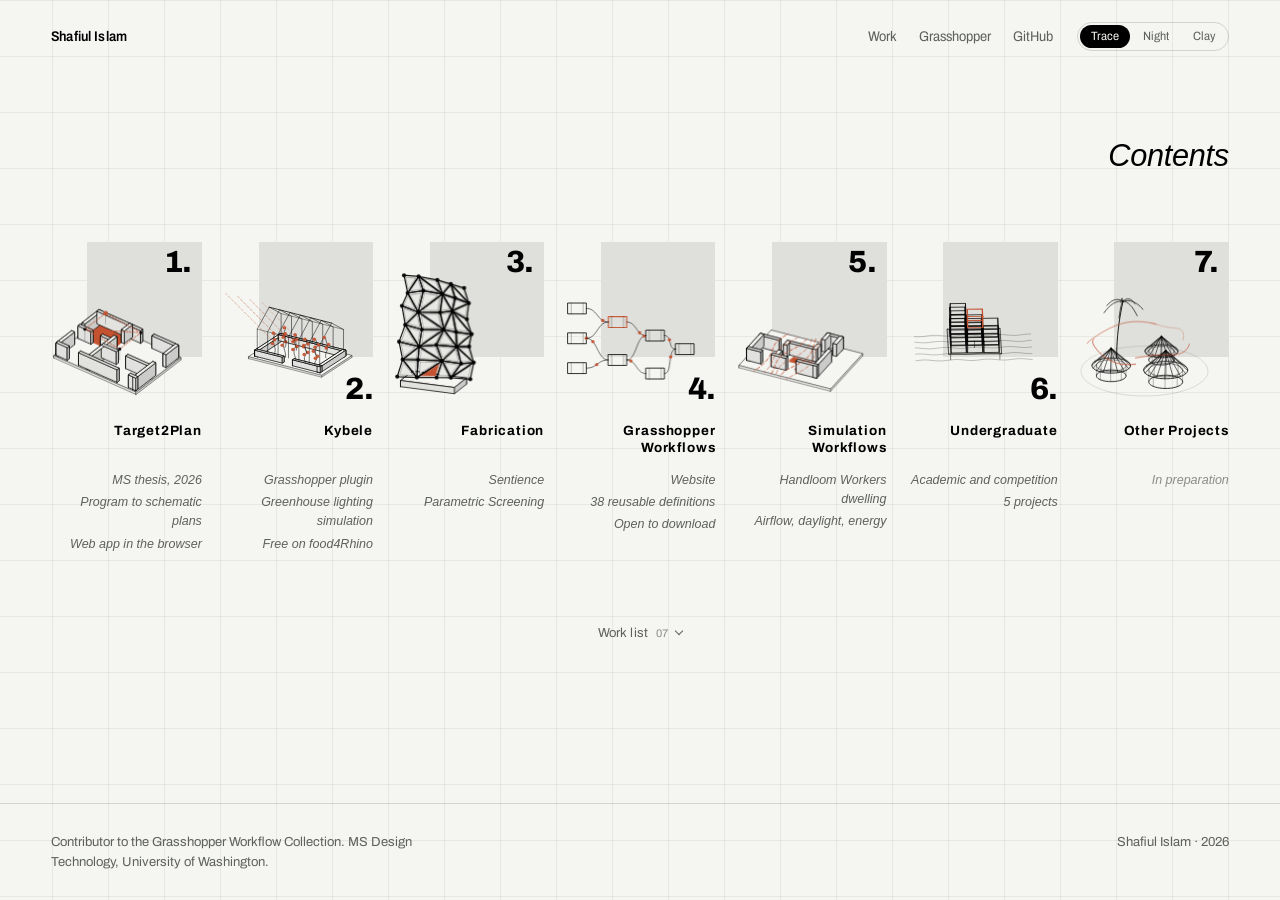
==== commit 290d100e: "Target2Plan project page with the web app link on top New project page from the Target2Plan reposito" ====
--- a/index.html
+++ b/index.html
@@ -8,8 +8,8 @@
   <link rel="icon" href="assets/favicon.svg" type="image/svg+xml">
   <link rel="preconnect" href="https://fonts.googleapis.com">
   <link rel="preconnect" href="https://fonts.gstatic.com" crossorigin>
-  <script src="themes/themes.js?v=19"></script>
-  <link rel="stylesheet" href="assets/site.css?v=19">
+  <script src="themes/themes.js?v=20"></script>
+  <link rel="stylesheet" href="assets/site.css?v=20">
 </head>
 <body class="page-home">
   <header class="top" data-top></header>
@@ -19,9 +19,9 @@
     <section class="index" id="index" data-index></section>
   </main>
   <footer class="foot" data-foot></footer>
-  <script src="assets/core.js?v=19"></script>
-  <script src="assets/covers.js?v=19"></script>
-  <script src="assets/contents.js?v=19"></script>
-  <script src="assets/shelf.js?v=19"></script>
+  <script src="assets/core.js?v=20"></script>
+  <script src="assets/covers.js?v=20"></script>
+  <script src="assets/contents.js?v=20"></script>
+  <script src="assets/shelf.js?v=20"></script>
 </body>
 </html>
--- a/assets/site.css
+++ b/assets/site.css
@@ -438,3 +438,11 @@
 .ct-card.is-soon .ct-lines { opacity: 0.7; }
 .front-contents .index { padding-top: clamp(40px, 7vh, 72px); }
 @media (prefers-reduced-motion: reduce) { .ct-block { transition: none; } }
+
+/* project header buttons (project.json "actions") */
+.p-actions { display: flex; flex-wrap: wrap; gap: 10px; margin: 22px 0 0; }
+.p-head.is-center .p-actions { justify-content: center; }
+.p-action { display: inline-flex; align-items: center; gap: 6px; padding: 10px 18px; border: 1px solid var(--ink); border-radius: 999px; font-size: 14px; color: var(--ink); text-decoration: none; transition: background-color 0.2s, color 0.2s; }
+.p-action.is-main { background: var(--ink); color: var(--bg); }
+.p-action:hover { background: var(--accent); border-color: var(--accent); color: #fff; }
+.p-action:focus-visible { outline: 2px solid var(--accent); outline-offset: 2px; }
